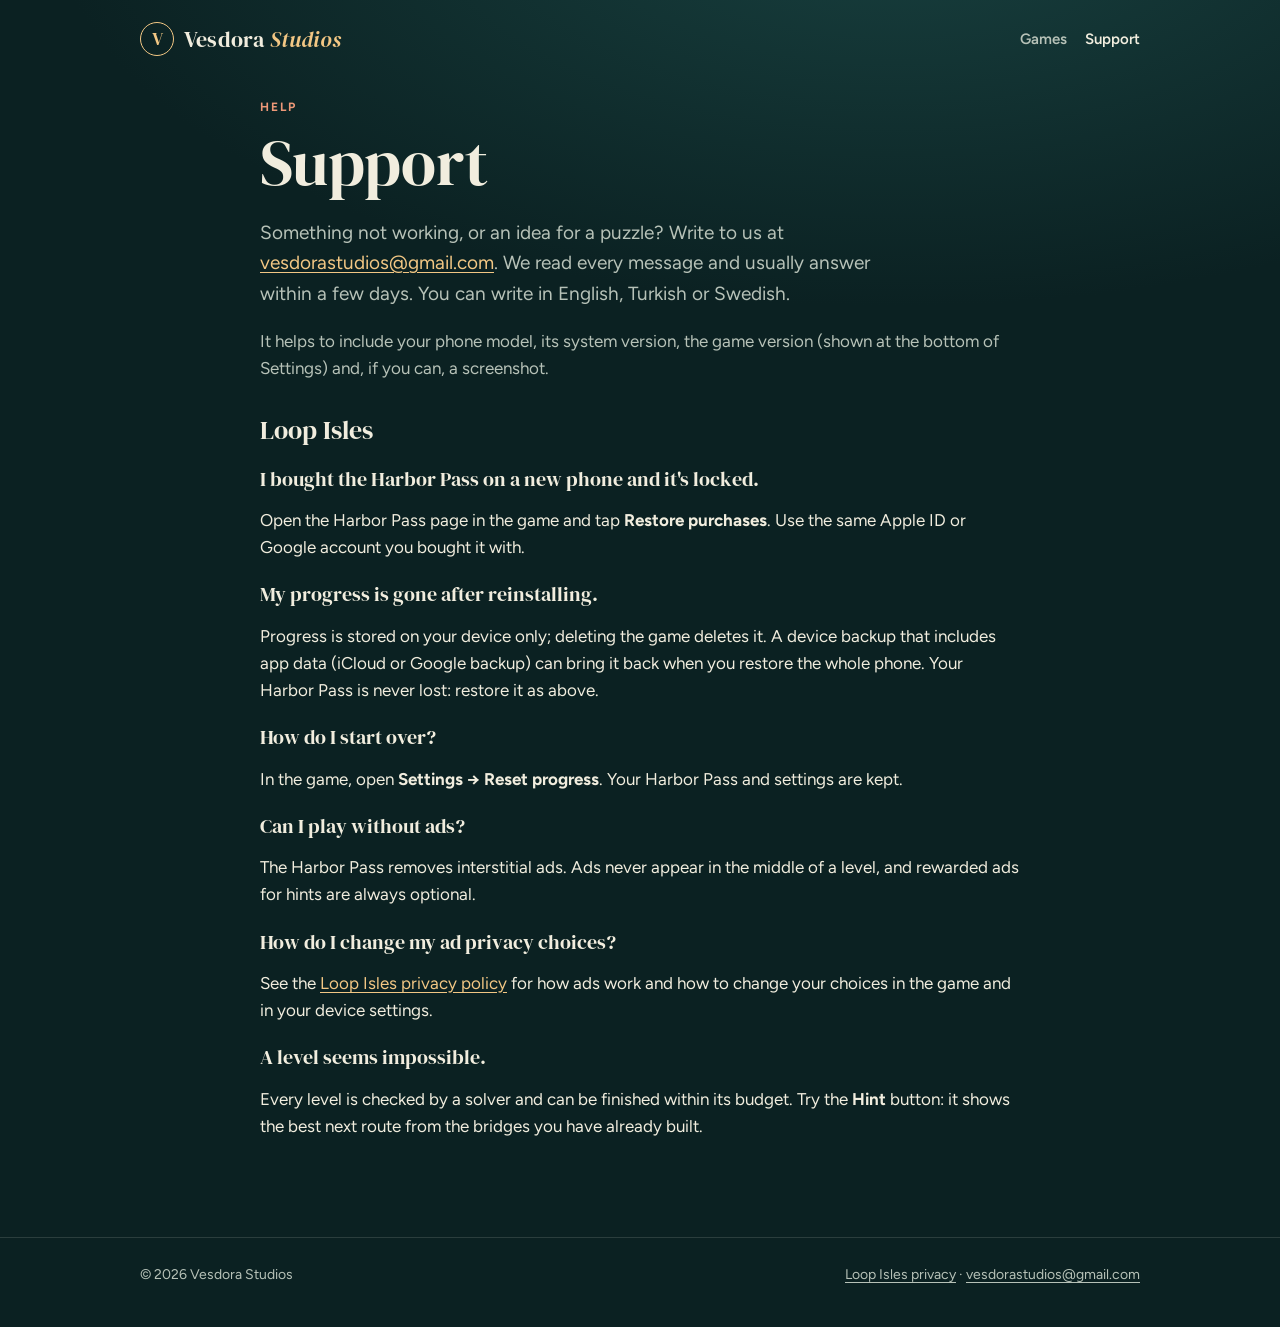
==== support/index.html @ a1103963 "Add Vesdora Studios site with Loop Isles page, 9-language privacy policy, support and app-ads.txt Co" ====
<!doctype html>
<html lang="en">
<head>
<meta charset="utf-8">
<meta name="viewport" content="width=device-width, initial-scale=1">
<title>Support · Vesdora Studios</title>
<meta name="description" content="Help and contact for Vesdora Studios games, including Loop Isles.">
<link rel="icon" href="/assets/favicon.png">
<link rel="preconnect" href="https://fonts.googleapis.com">
<link rel="preconnect" href="https://fonts.gstatic.com" crossorigin>
<link href="https://fonts.googleapis.com/css2?family=DM+Serif+Display:ital@0;1&family=Figtree:wght@400;600;700&display=swap" rel="stylesheet">
<link rel="stylesheet" href="/assets/style.css">
</head>
<body>
<header class="top">
  <div class="wrap">
    <a class="brand" href="/"><span class="brand-mark">V</span><span class="brand-name">Vesdora <em>Studios</em></span></a>
    <nav class="nav"><a href="/">Games</a><a href="/support/" aria-current="page">Support</a></nav>
  </div>
</header>

<main class="wrap prose">
  <p class="eyebrow">Help</p>
  <h1>Support</h1>
  <p class="lead">Something not working, or an idea for a puzzle? Write to us at <a href="mailto:vesdorastudios@gmail.com">vesdorastudios@gmail.com</a>. We read every message and usually answer within a few days. You can write in English, Turkish or Swedish.</p>
  <p class="muted">It helps to include your phone model, its system version, the game version (shown at the bottom of Settings) and, if you can, a screenshot.</p>

  <h2>Loop Isles</h2>

  <h3>I bought the Harbor Pass on a new phone and it's locked.</h3>
  <p>Open the Harbor Pass page in the game and tap <strong>Restore purchases</strong>. Use the same Apple ID or Google account you bought it with.</p>

  <h3>My progress is gone after reinstalling.</h3>
  <p>Progress is stored on your device only; deleting the game deletes it. A device backup that includes app data (iCloud or Google backup) can bring it back when you restore the whole phone. Your Harbor Pass is never lost: restore it as above.</p>

  <h3>How do I start over?</h3>
  <p>In the game, open <strong>Settings → Reset progress</strong>. Your Harbor Pass and settings are kept.</p>

  <h3>Can I play without ads?</h3>
  <p>The Harbor Pass removes interstitial ads. Ads never appear in the middle of a level, and rewarded ads for hints are always optional.</p>

  <h3>How do I change my ad privacy choices?</h3>
  <p>See the <a href="/loop-isles/privacy/">Loop Isles privacy policy</a> for how ads work and how to change your choices in the game and in your device settings.</p>

  <h3>A level seems impossible.</h3>
  <p>Every level is checked by a solver and can be finished within its budget. Try the <strong>Hint</strong> button: it shows the best next route from the bridges you have already built.</p>
</main>

<footer class="foot">
  <div class="wrap">
    <span>© 2026 Vesdora Studios</span>
    <span><a href="/loop-isles/privacy/">Loop Isles privacy</a> · <a href="mailto:vesdorastudios@gmail.com">vesdorastudios@gmail.com</a></span>
  </div>
</footer>
</body>
</html>
---- assets/style.css ----
/* Vesdora Studios — night print palette shared with the games. */
:root {
  --night: #0b2122;
  --night-2: #0f2e2e;
  --panel: #143a3a;
  --ink: #f1edde;
  --muted: #b7c2b8;
  --gold: #f2c784;
  --coral: #ec9878;
  --line: rgba(241, 237, 222, 0.14);
  --paper: #f1edde;
  --paper-ink: #243e36;
  --radius: 22px;
  --wrap: 1040px;
}

* { box-sizing: border-box; }

html { -webkit-text-size-adjust: 100%; }

body {
  margin: 0;
  background: radial-gradient(120% 80% at 70% -10%, #18403f 0%, var(--night) 55%) fixed, var(--night);
  color: var(--ink);
  font: 400 17px/1.6 "Figtree", system-ui, -apple-system, "Segoe UI", sans-serif;
}

a { color: var(--gold); text-underline-offset: 3px; }
a:hover { color: var(--ink); }
a:focus-visible, button:focus-visible { outline: 2px solid var(--gold); outline-offset: 3px; border-radius: 6px; }

.wrap { max-width: var(--wrap); margin: 0 auto; padding: 0 20px; }

/* Header */
.top { padding: 22px 0; }
.top .wrap { display: flex; align-items: center; justify-content: space-between; gap: 16px; }
.brand { display: flex; align-items: center; gap: 10px; color: var(--ink); text-decoration: none; }
.brand-mark {
  width: 34px; height: 34px; border-radius: 50%;
  display: grid; place-items: center;
  border: 1.5px solid var(--gold); color: var(--gold);
  font: 400 18px/1 "DM Serif Display", Georgia, serif;
}
.brand-name { font: 400 22px/1 "DM Serif Display", Georgia, serif; letter-spacing: 0.2px; }
.brand-name em { color: var(--gold); font-style: italic; }
.nav { display: flex; gap: 18px; font-weight: 600; font-size: 15px; }
.nav a { color: var(--muted); text-decoration: none; }
.nav a:hover, .nav a[aria-current="page"] { color: var(--ink); }

/* Type */
h1, h2, h3 { font-family: "DM Serif Display", Georgia, serif; font-weight: 400; line-height: 1.12; margin: 0 0 12px; }
h1 { font-size: clamp(38px, 6vw, 64px); }
h2 { font-size: clamp(28px, 4vw, 38px); margin-top: 8px; }
h3 { font-size: 22px; }
.eyebrow { text-transform: uppercase; letter-spacing: 2px; font-size: 12px; font-weight: 700; color: var(--coral); margin: 0 0 10px; }
.lead { font-size: 19px; color: var(--muted); max-width: 640px; }
.muted { color: var(--muted); }

/* Hero */
.hero { padding: 48px 0 40px; }
.hero h1 em { color: var(--gold); }

/* Cards */
.grid { display: grid; gap: 20px; grid-template-columns: repeat(auto-fill, minmax(300px, 1fr)); }
.card {
  background: linear-gradient(180deg, rgba(255, 255, 255, 0.05), rgba(255, 255, 255, 0.02));
  border: 1px solid var(--line); border-radius: var(--radius);
  padding: 22px; box-shadow: 0 18px 40px rgba(0, 0, 0, 0.28);
}
.game-card { display: flex; gap: 18px; align-items: flex-start; color: var(--ink); text-decoration: none; }
.game-card:hover { border-color: rgba(242, 199, 132, 0.5); }
.game-card img { width: 84px; height: 84px; border-radius: 20px; flex: none; box-shadow: 0 8px 20px rgba(0, 0, 0, 0.35); }
.game-card h3 { margin-bottom: 4px; }
.tag { display: inline-block; font-size: 12px; font-weight: 700; letter-spacing: 1px; text-transform: uppercase;
  color: var(--gold); border: 1px solid rgba(242, 199, 132, 0.45); border-radius: 100px; padding: 3px 10px; margin-top: 8px; }
.card.soon { border-style: dashed; color: var(--muted); display: grid; place-items: center; min-height: 128px; text-align: center; }

section { padding: 28px 0; }

/* Game page */
.game-hero { display: grid; gap: 32px; grid-template-columns: 1.1fr 0.9fr; align-items: center; padding: 36px 0 24px; }
.game-hero .icon { width: 112px; height: 112px; border-radius: 26px; box-shadow: 0 14px 30px rgba(0, 0, 0, 0.4); margin-bottom: 18px; }
.phone { width: 100%; max-width: 330px; justify-self: center; border-radius: 34px; border: 1px solid var(--line);
  box-shadow: 0 30px 60px rgba(0, 0, 0, 0.45); }
.badges { display: flex; flex-wrap: wrap; gap: 10px; margin-top: 22px; }
.badge { display: inline-flex; align-items: center; gap: 8px; padding: 11px 18px; border-radius: 100px;
  background: var(--paper); color: var(--paper-ink); font-weight: 700; font-size: 15px; text-decoration: none; }
.badge.ghost { background: transparent; color: var(--muted); border: 1px solid var(--line); }
.shots { display: flex; gap: 16px; overflow-x: auto; padding: 6px 2px 18px; scroll-snap-type: x mandatory; }
.shots img { width: 220px; flex: none; border-radius: 26px; border: 1px solid var(--line); scroll-snap-align: start;
  box-shadow: 0 16px 34px rgba(0, 0, 0, 0.35); }
.features { display: grid; gap: 16px; grid-template-columns: repeat(auto-fill, minmax(230px, 1fr)); }
.features .card h3 { font-size: 20px; }
.features .card p { margin: 0; color: var(--muted); font-size: 15.5px; }

/* Prose (privacy, support) */
.prose { max-width: 760px; padding: 20px 0 40px; }
.prose h2 { font-size: 26px; margin-top: 34px; }
.prose h3 { font-size: 20px; margin-top: 22px; }
.prose li { margin: 4px 0; }
.prose table { border-collapse: collapse; width: 100%; font-size: 15px; margin: 12px 0; }
.prose th, .prose td { text-align: left; vertical-align: top; padding: 10px 12px; border-bottom: 1px solid var(--line); }
.prose th { color: var(--gold); font-weight: 700; }
.toc { display: flex; gap: 10px; flex-wrap: wrap; margin: 8px 0 4px; }
.toc a { font-weight: 700; font-size: 14px; border: 1px solid var(--line); border-radius: 100px; padding: 6px 14px; text-decoration: none; }
.lang-divider { margin: 48px 0 8px; border: 0; border-top: 1px solid var(--line); }

/* Footer */
.foot { border-top: 1px solid var(--line); margin-top: 40px; padding: 26px 0 40px; color: var(--muted); font-size: 14px; }
.foot .wrap { display: flex; flex-wrap: wrap; justify-content: space-between; gap: 12px; }
.foot a { color: var(--muted); }

@media (max-width: 760px) {
  body { font-size: 16px; }
  .game-hero { grid-template-columns: 1fr; }
  .phone { max-width: 260px; }
  .nav { gap: 14px; font-size: 14px; }
  .brand-name { font-size: 19px; }
}
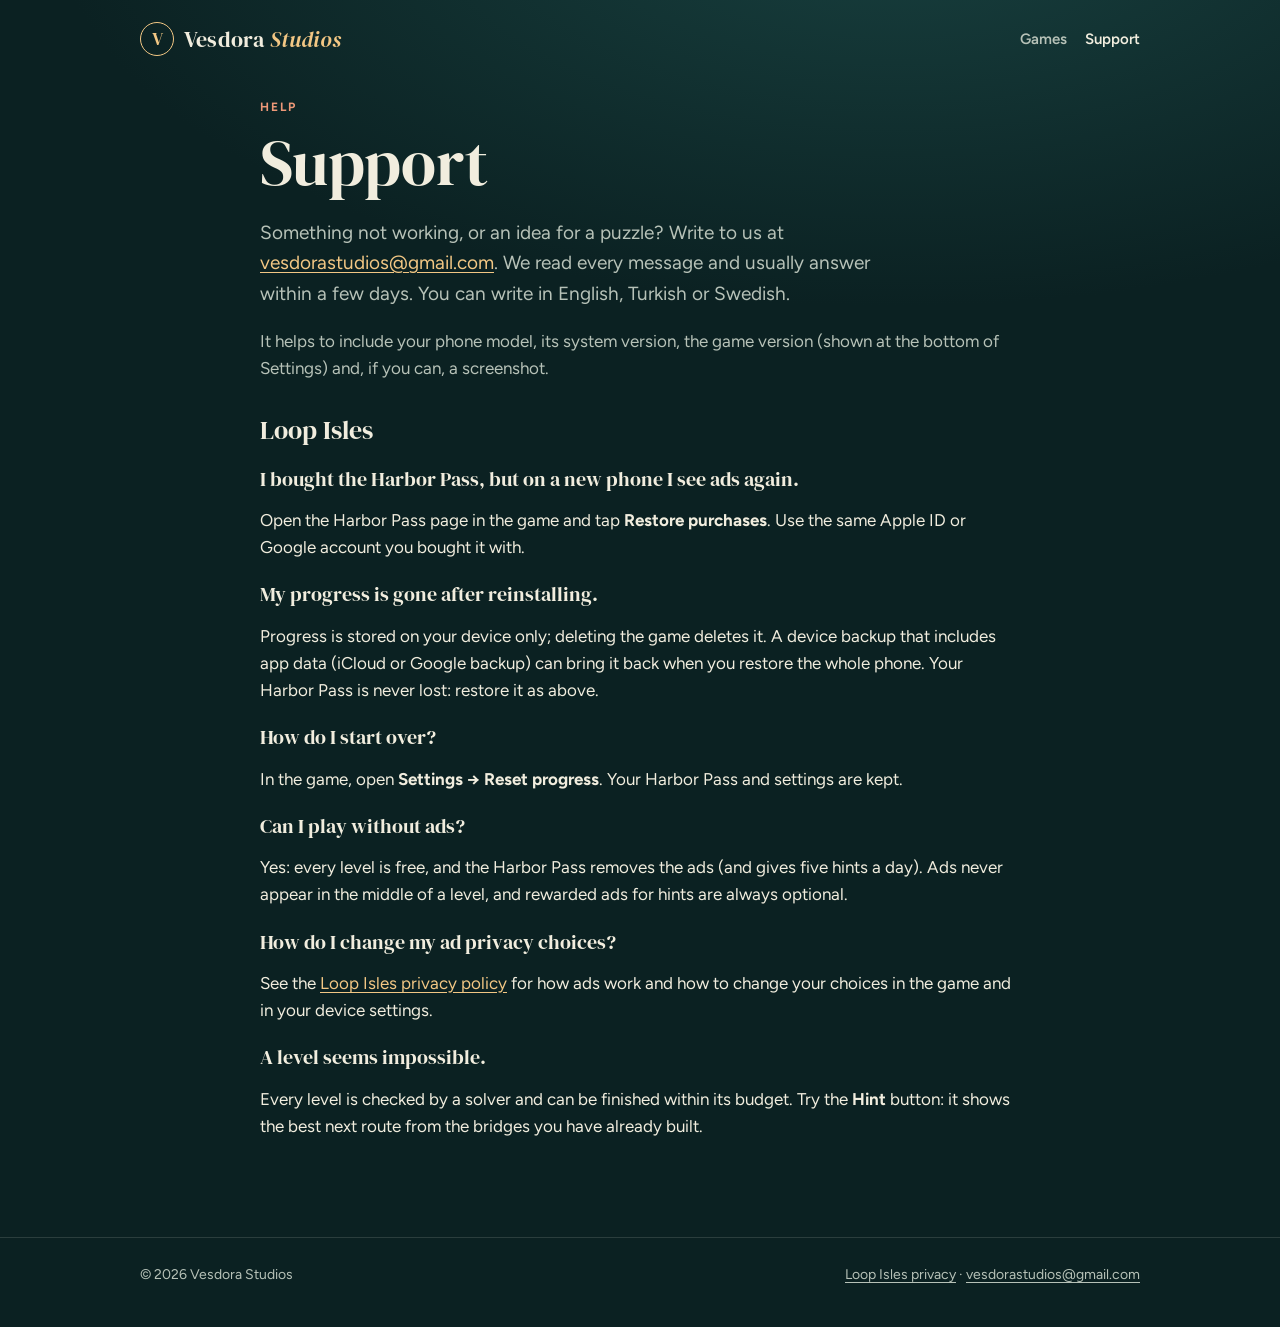
==== commit d2bb57b0: "Loop Isles: every level is free; the Harbor Pass removes ads Co-Authored-By: Claude Opus 5.5 <norepl" ====
--- a/support/index.html
+++ b/support/index.html
@@ -27,7 +27,7 @@
 
   <h2>Loop Isles</h2>
 
-  <h3>I bought the Harbor Pass on a new phone and it's locked.</h3>
+  <h3>I bought the Harbor Pass, but on a new phone I see ads again.</h3>
   <p>Open the Harbor Pass page in the game and tap <strong>Restore purchases</strong>. Use the same Apple ID or Google account you bought it with.</p>
 
   <h3>My progress is gone after reinstalling.</h3>
@@ -37,7 +37,7 @@
   <p>In the game, open <strong>Settings → Reset progress</strong>. Your Harbor Pass and settings are kept.</p>
 
   <h3>Can I play without ads?</h3>
-  <p>The Harbor Pass removes interstitial ads. Ads never appear in the middle of a level, and rewarded ads for hints are always optional.</p>
+  <p>Yes: every level is free, and the Harbor Pass removes the ads (and gives five hints a day). Ads never appear in the middle of a level, and rewarded ads for hints are always optional.</p>
 
   <h3>How do I change my ad privacy choices?</h3>
   <p>See the <a href="/loop-isles/privacy/">Loop Isles privacy policy</a> for how ads work and how to change your choices in the game and in your device settings.</p>
